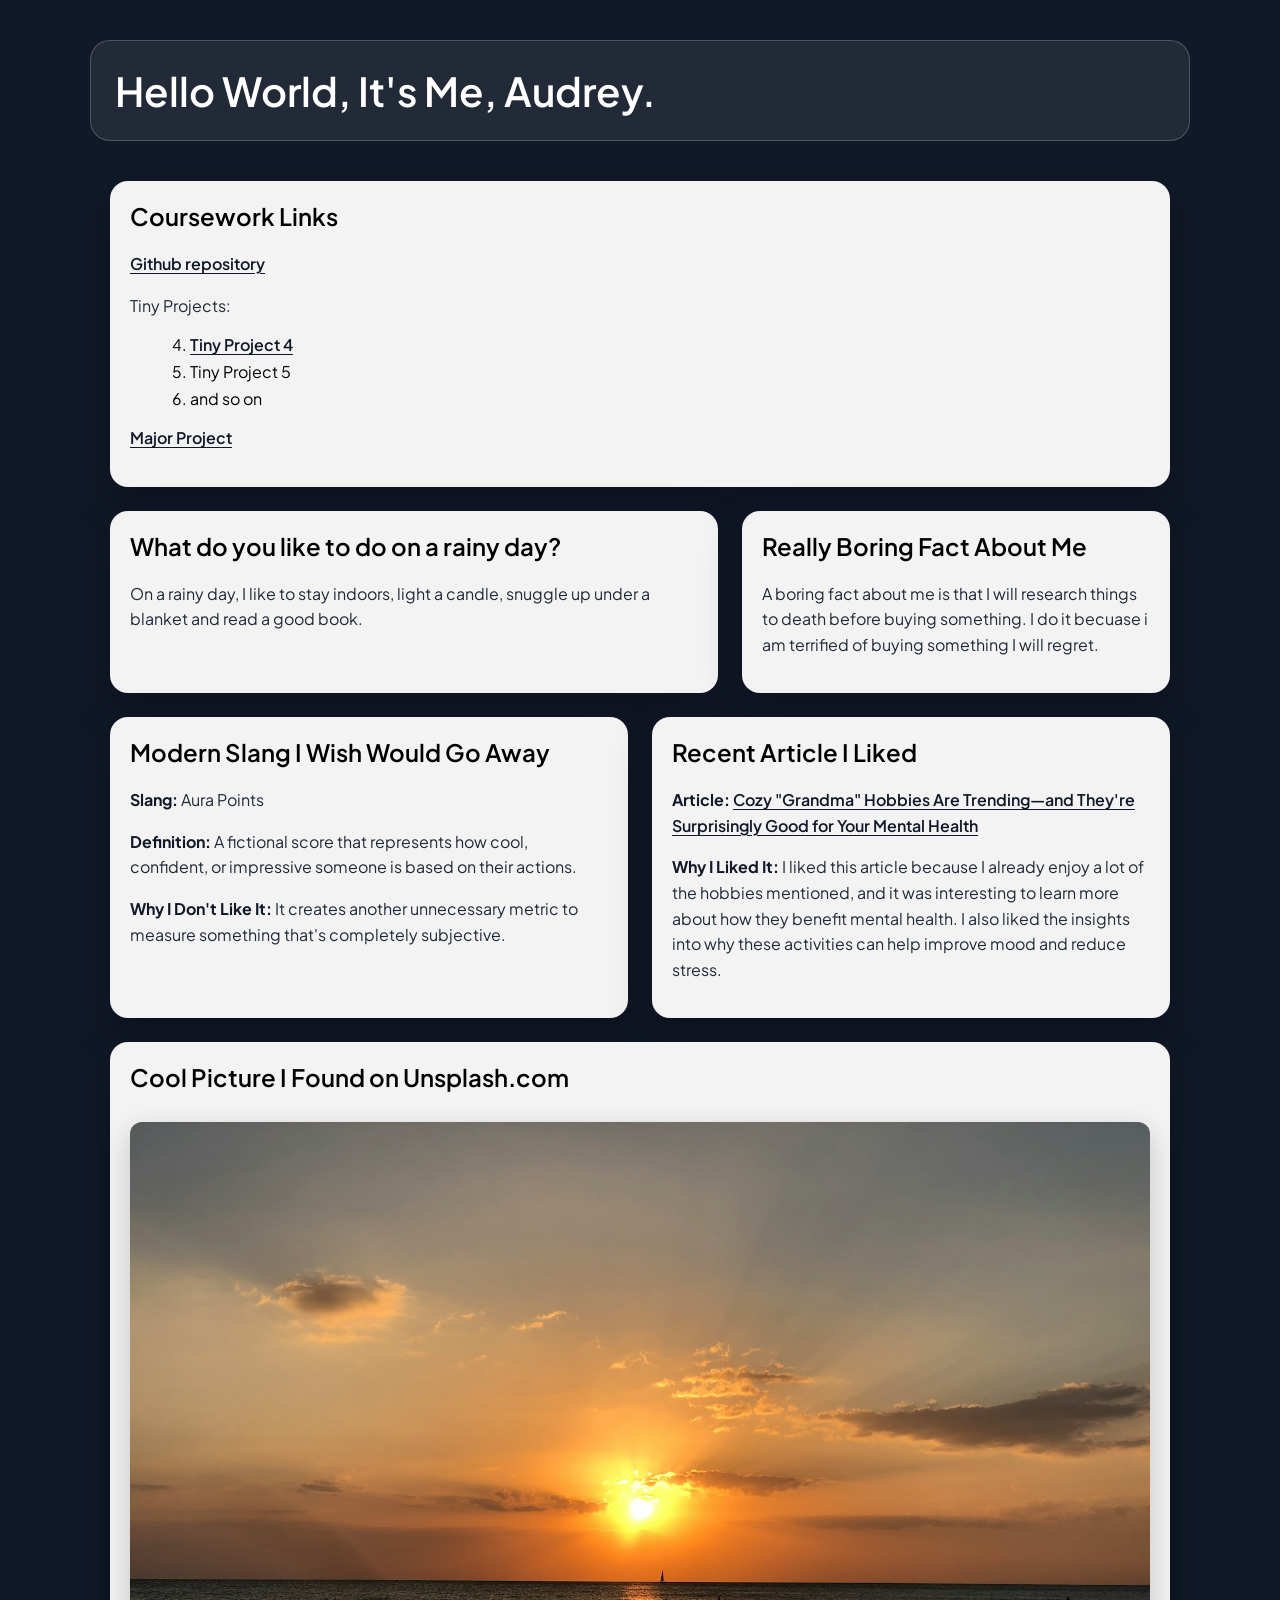
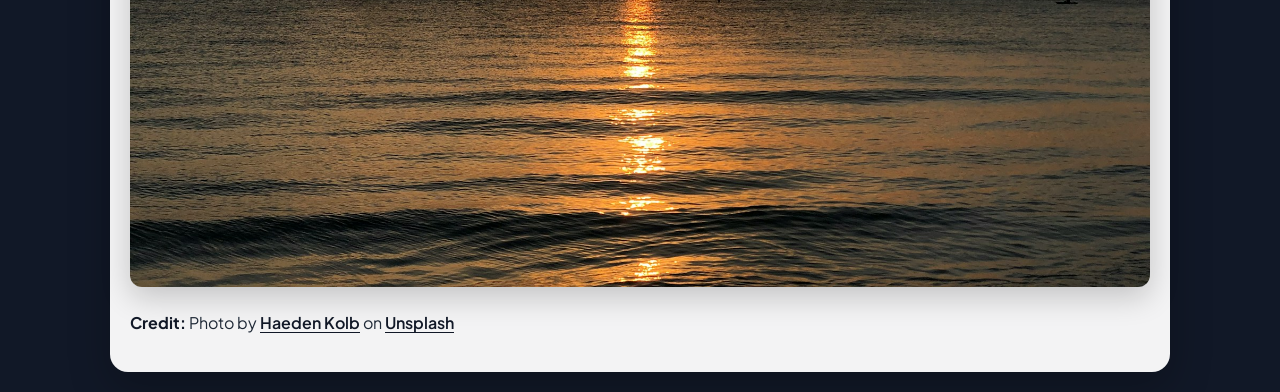
==== index.html @ ab46e562 "added github link to tp4" ====
<!DOCTYPE html>
<html>

<head>
    <meta http-equiv="Content-Type" content="text/html; charset=UTF-8">
    <meta name="viewport" content="width=device-width, initial-scale=1.0">
    <title>Hello World, It's Me, Audrey</title>
    <link rel="stylesheet" href="styles.css" media="all">
</head>

<body>

    <header>
        <h1>Hello World, It's Me, Audrey.</h1>
    </header>

    <main>

        <section id="courseworkLinks">
            <h2>Coursework Links</h2>
            <p><a href="https://github.com/ajk4701/ajk4701.github.io">Github repository</a></p>
            <p>Tiny Projects:</p>
            <ol start="4">
                <li><a href="https://https://ajk4701.github.io/tp4/">Tiny Project 4</a></li>
                <li>Tiny Project 5</li>
                <li>and so on</li>
            </ol>
            <p><a href="#">Major Project</a></p>
        </section>

        <section id="randomQuestion">
            <h2>What do you like to do on a rainy day?</h2>
            <p>On a rainy day, I like to stay indoors, light a candle, snuggle up under a blanket and read a good book.</p>
        </section>

        <section id="boringFact">
            <h2>Really Boring Fact About Me</h2>
            <p>A boring fact about me is that I will research things to death before buying something. I do it becuase i am terrified of buying something I will regret.</p>
        </section>

        <section id="slangThatNeedsToGo">
            <h2>Modern Slang I Wish Would Go Away</h2>
            <p><strong>Slang:</strong> Aura Points</p>
            <p><strong>Definition:</strong> A fictional score that represents how cool, confident, or impressive someone is based on their actions.</p>
            <p><strong>Why I Don't Like It:</strong> It creates another unnecessary metric to measure something that's completely subjective.</p>
        </section>

        <section id="interestingArticle">
            <h2>Recent Article I Liked</h2>
            <p><strong>Article:</strong> <a href="https://www.realsimple.com/grandma-hobbies-are-trending-and-good-for-your-mental-health-11898751">Cozy "Grandma" Hobbies Are Trending—and They're Surprisingly Good for Your Mental Health</a></p>
            <p><strong>Why I Liked It:</strong> I liked this article because I already enjoy a lot of the hobbies mentioned, and it was interesting to learn more about how they benefit mental health. I also liked the insights into why these activities can help improve mood and reduce stress.</p>
        </section>

        <section id="coolPic">
            <h2>Cool Picture I Found on Unsplash.com</h2>
            <p><img src="images/sunset-photo.jpg"></p>
            <p><strong>Credit:</strong> Photo by <a href="https://unsplash.com/@haeden?utm_source=unsplash&utm_medium=referral&utm_content=creditCopyText">Haeden Kolb</a> on <a href="https://unsplash.com/photos/body-of-water-during-sunset-dagS4jDx5M0?utm_source=unsplash&utm_medium=referral&utm_content=creditCopyText">Unsplash</a></p>
        </section>
    </main>
</body>

</html>
---- styles.css ----
/* style for repoistory home page tp2 */

@import url('https://fonts.googleapis.com/css2?family=Plus+Jakarta+Sans:ital,wght@0,200..800;1,200..800&display=swap');

* {
    box-sizing: border-box;
}

body {
    font-family: 'Plus Jakarta Sans', sans-serif;
    margin: 0;
    padding: 0;
    background-color: #111827;
    min-height: 100vh;
}

/* Header */

header {
    padding: 40px 20px 20px 20px;
}

header h1 {
    max-width: 1100px;
    margin: 0 auto;
    padding: 24px;
    border-radius: 20px;
    font-weight: 600;
    font-size: 2.5rem;
    color: #fff;

    background-color: #ffffff14;
    border: 1px solid #ffffff33;  
}

/* Main Grid */
main {
    max-width: 1100px;
    margin: 0 auto;
    padding: 20px;
    display: grid;
    grid-template-columns: repeat(12, 1fr);
    gap: 24px;
}

/* Section cards */
main section {
    grid-column: span 6;
    background-color: #fffffff2;
    border-radius: 18px;
    padding: 20px;
    box-shadow: 0 15px 40px #00000040;
    position: relative;
    transition: transform 0.2s ease, box-shadow 0.2s ease;
}

main section:hover {
    transform: translateY(-5px);
    box-shadow: 0 25px 60px #00000059;
}

/* Typography */
h2 {
    margin-top: 0;
    font-weight: 600;
}

p {
    line-height: 1.6;
    color: #1f2937;
}

strong {
    color: #111827;
}

/* Links */
a {
    color: #111827;
    font-weight: 600;
    text-decoration: underline;
    text-underline-offset: 3px;
}

a:visited {
    color: #374151;
}

a:hover {
    color: #6ee7ff;
}

a:focus {
    outline: 2px solid #6ee7ff;
    outline-offset: 2px;
}

a:active {
    color: #a78bfa;
}

/* lists */
ol {
    margin-left: 20px;
}

li {
    margin: 6px 0;
}

/* layout adjustments */
#courseworkLinks {
    grid-column: span 12;
}

#coolPic {
    grid-column: span 12;
}

#randomQuestion {
    grid-column: span 7;
}

#boringFact {
    grid-column: span 5;
}

#slangThatNeedsToGo, #interestingArticle {
    grid-column: span 6;
}

/* Image */

#coolPic img {
    width: 100%;
    border-radius: 12px;
    margin-top: 10px;
    box-shadow: 0 10px 30px #00000033;
}

/* responsive */

@media screen and (max-width: 900px) {
    main {
        grid-template-columns: repeat(6, 1fr);
    }

    main section {
        grid-column: span 6;
    }
}
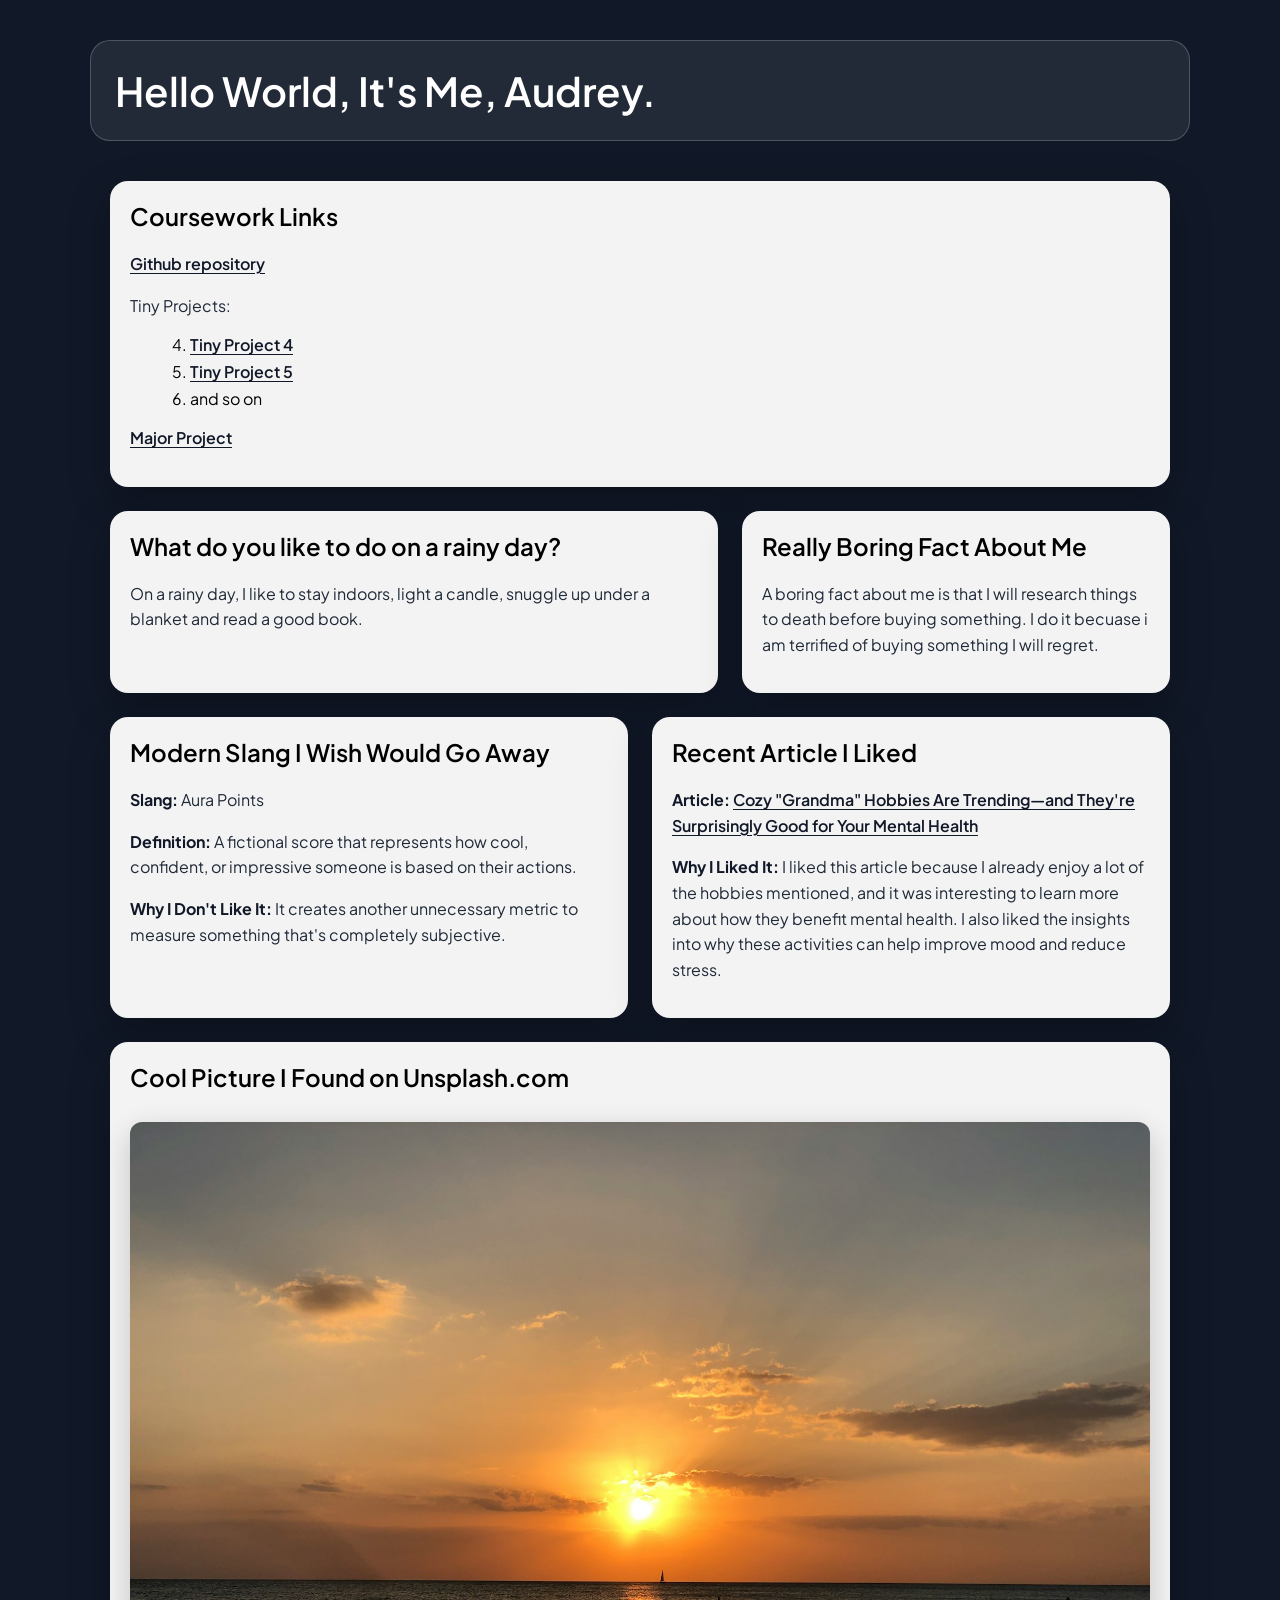
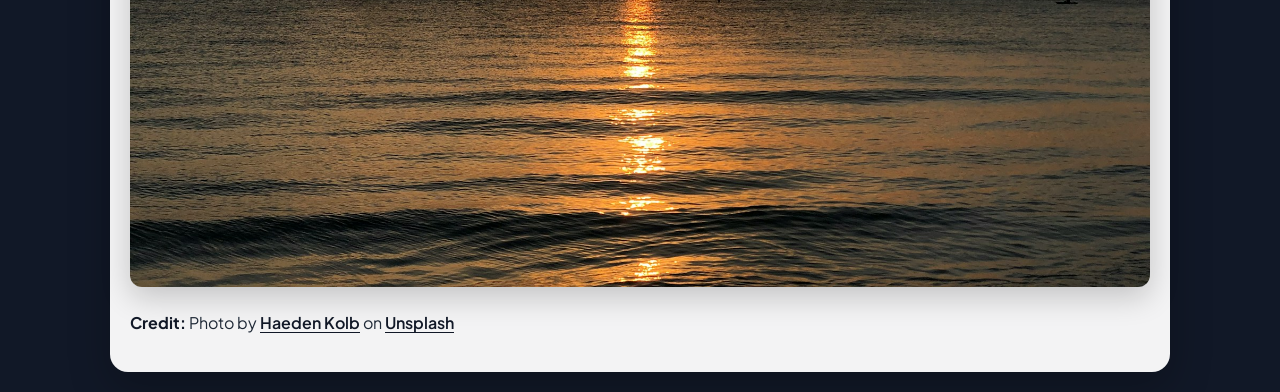
==== commit 1fef0e07: "added tp5" ====
--- a/index.html
+++ b/index.html
@@ -22,7 +22,7 @@
             <p>Tiny Projects:</p>
             <ol start="4">
                 <li><a href="https://https://ajk4701.github.io/tp4/">Tiny Project 4</a></li>
-                <li>Tiny Project 5</li>
+                <li><a href="https://https://ajk4701.github.io/tp5/">Tiny Project 5</a></li>
                 <li>and so on</li>
             </ol>
             <p><a href="#">Major Project</a></p>
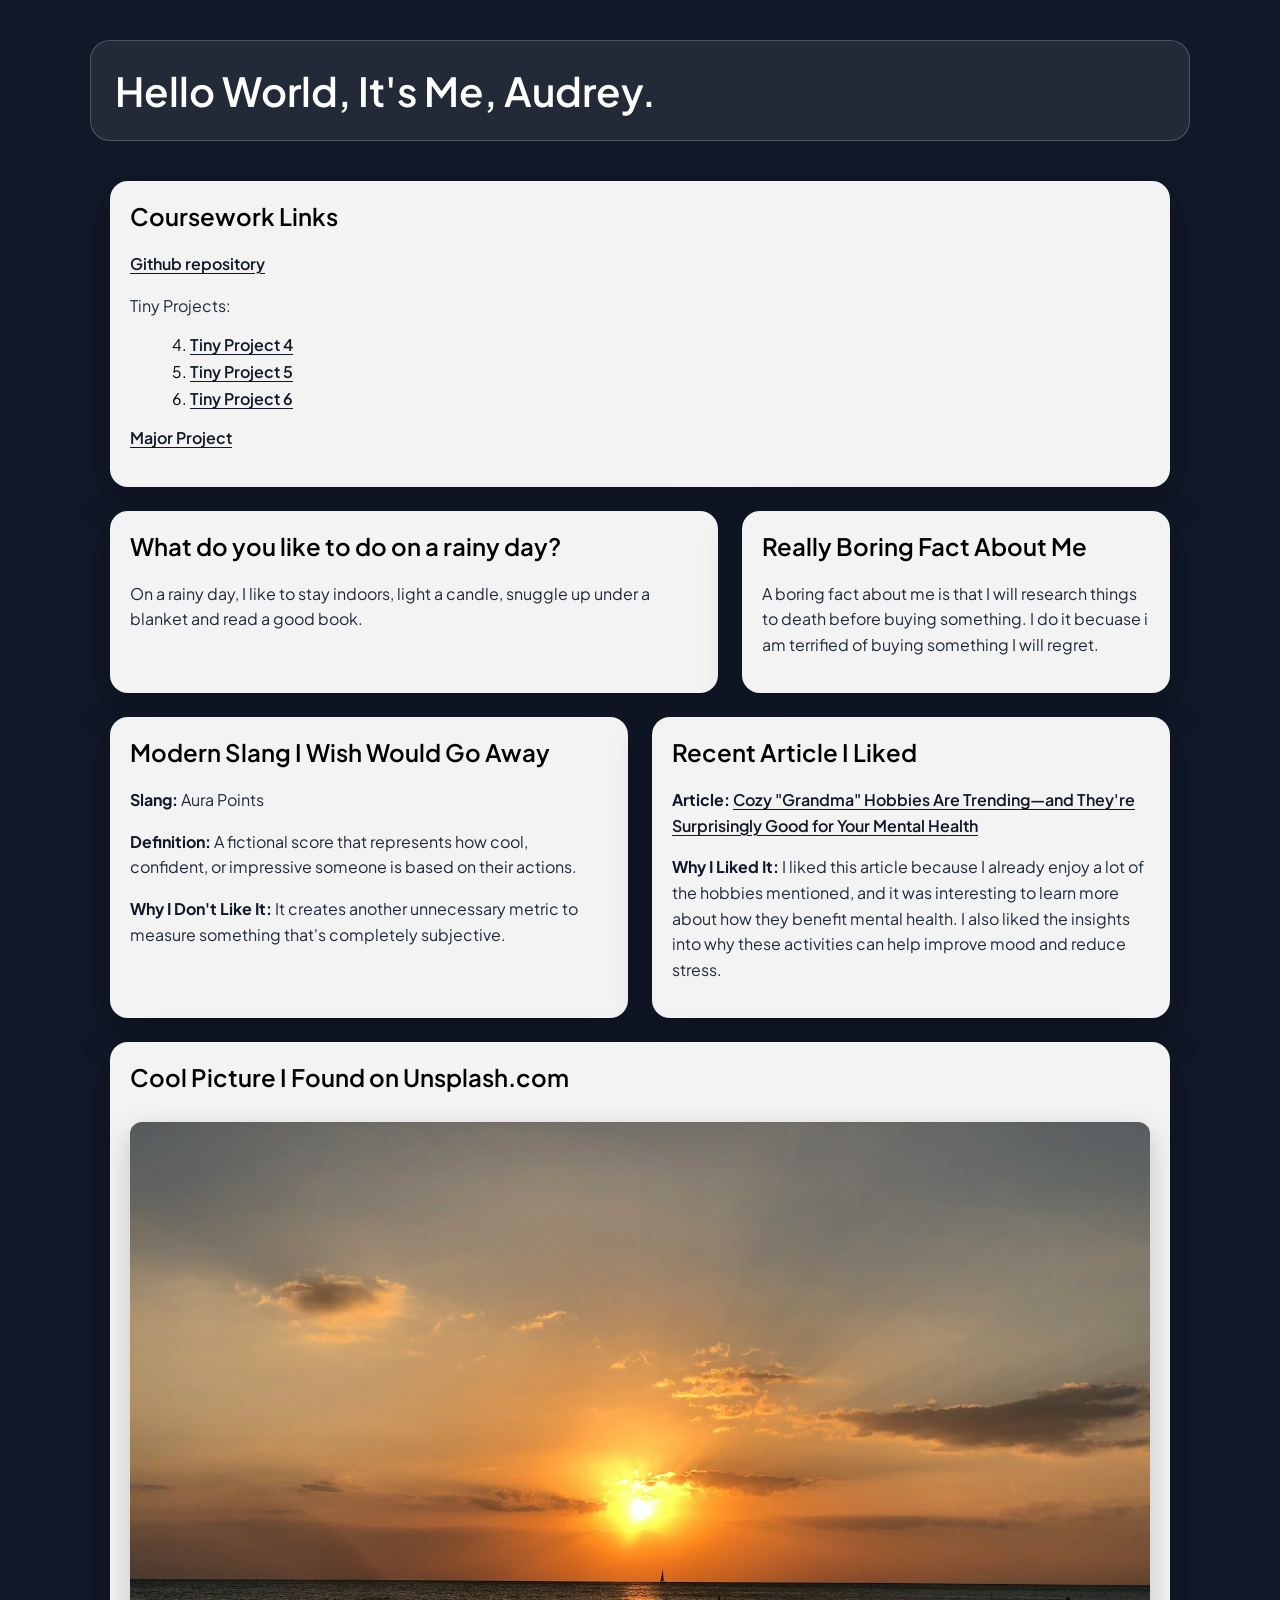
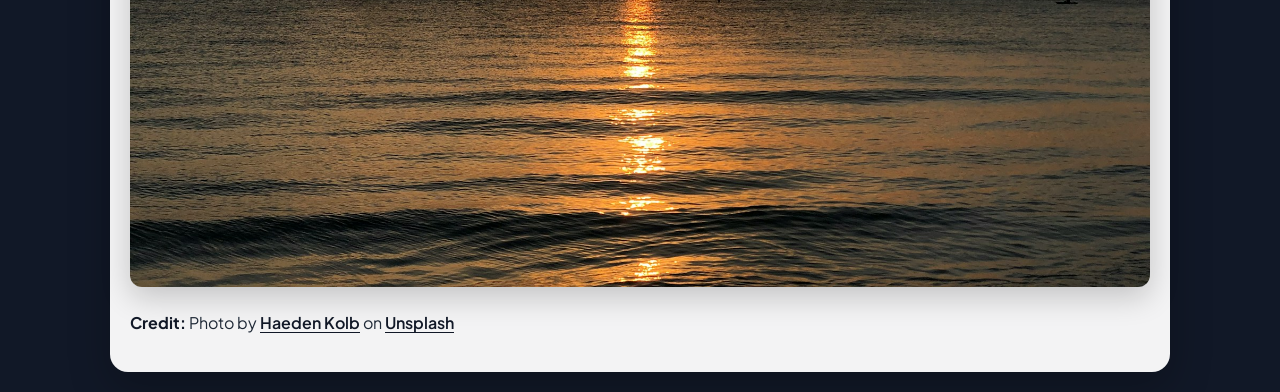
==== commit 9ab53d34: "updates" ====
--- a/index.html
+++ b/index.html
@@ -21,9 +21,9 @@
             <p><a href="https://github.com/ajk4701/ajk4701.github.io">Github repository</a></p>
             <p>Tiny Projects:</p>
             <ol start="4">
-                <li><a href="https://https://ajk4701.github.io/tp4/">Tiny Project 4</a></li>
-                <li><a href="https://https://ajk4701.github.io/tp5/">Tiny Project 5</a></li>
-                <li>and so on</li>
+                <li><a href="https://ajk4701.github.io/tp4/">Tiny Project 4</a></li>
+                <li><a href="https://ajk4701.github.io/tp5/">Tiny Project 5</a></li>
+                <li><a href="https://ajk4701.github.io/tp6/">Tiny Project 6</a></li>
             </ol>
             <p><a href="#">Major Project</a></p>
         </section>
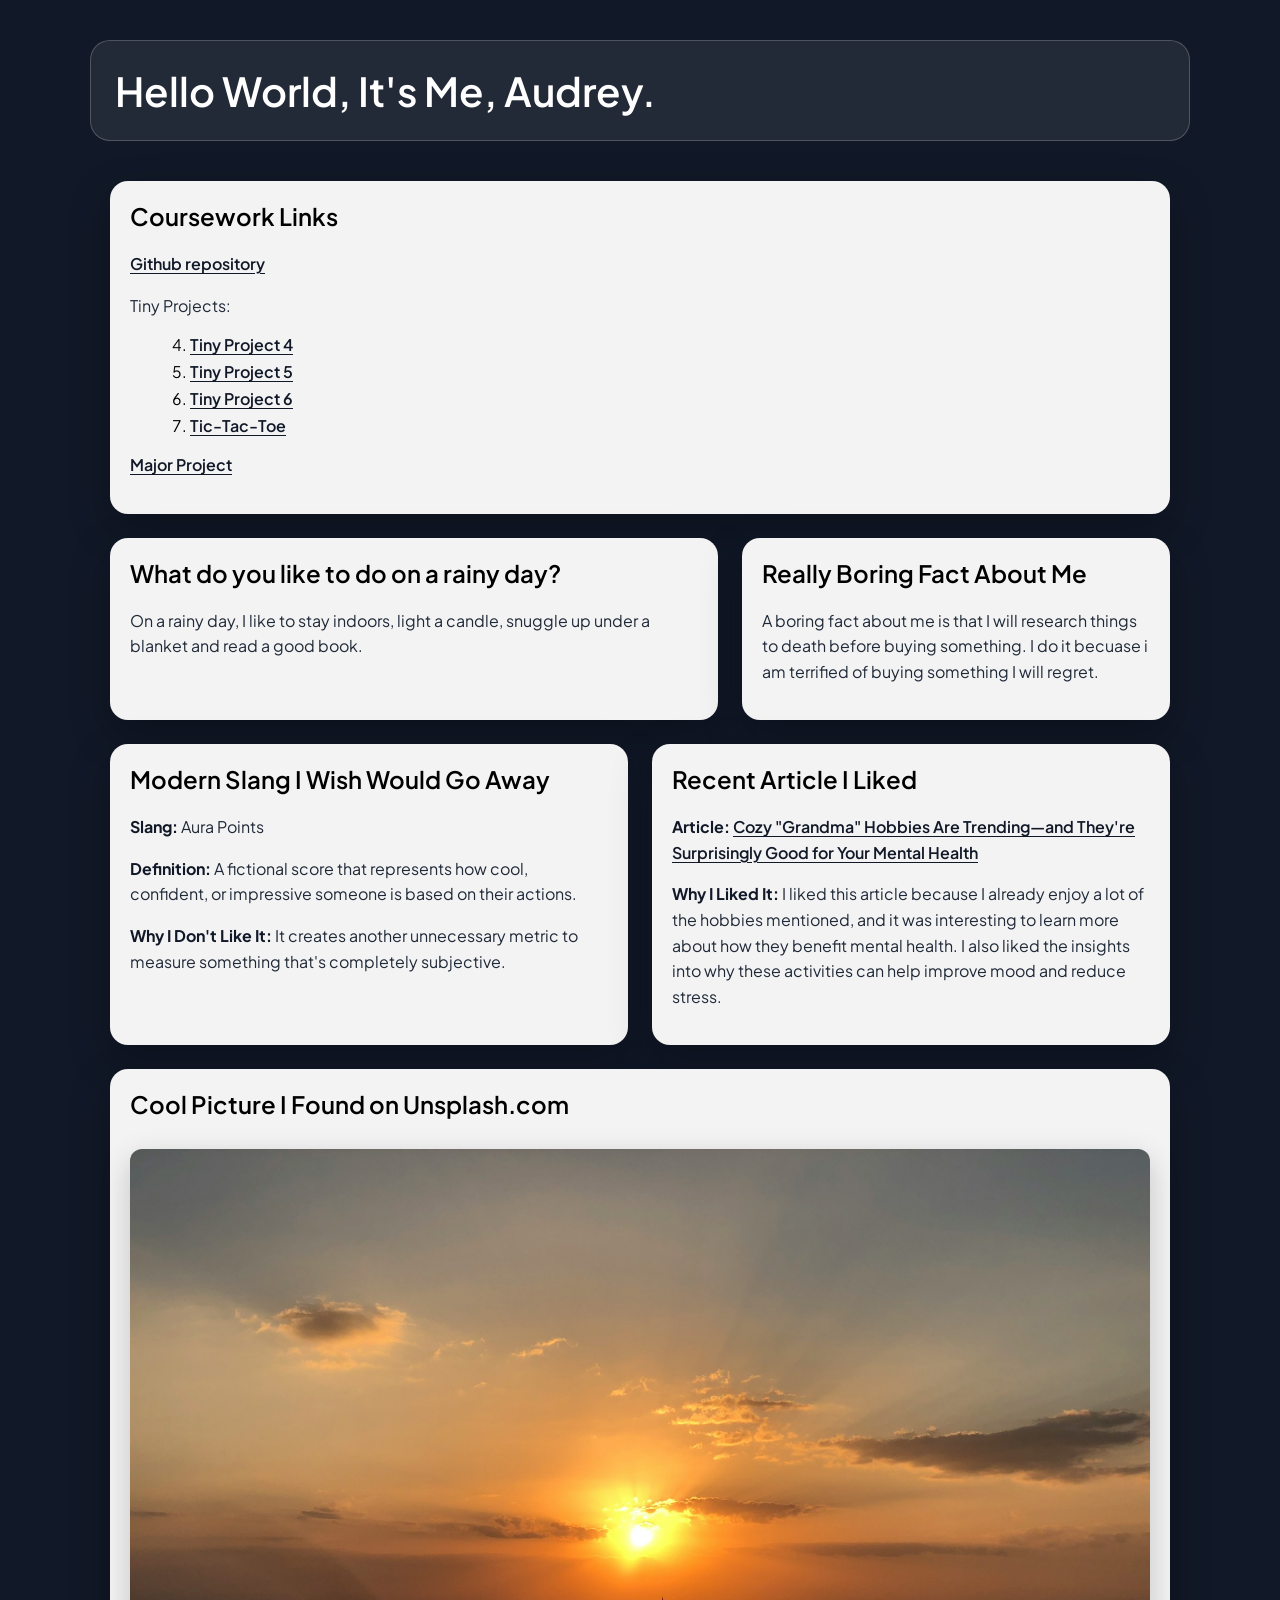
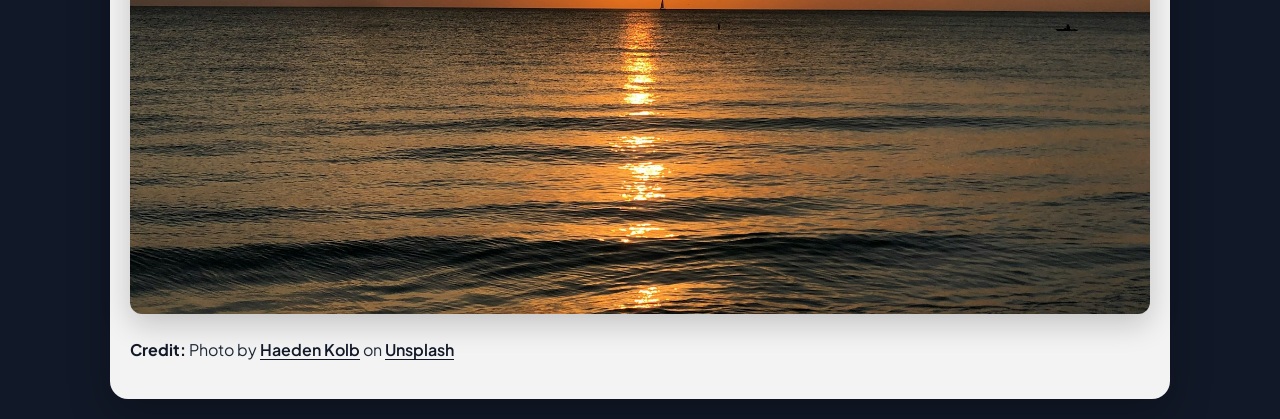
==== commit 80443792: "updates" ====
--- a/index.html
+++ b/index.html
@@ -24,6 +24,7 @@
                 <li><a href="https://ajk4701.github.io/tp4/">Tiny Project 4</a></li>
                 <li><a href="https://ajk4701.github.io/tp5/">Tiny Project 5</a></li>
                 <li><a href="https://ajk4701.github.io/tp6/">Tiny Project 6</a></li>
+                <li><a href="https://ajk4701.github.io/tic-tac-toe/">Tic-Tac-Toe</a></li>
             </ol>
             <p><a href="#">Major Project</a></p>
         </section>
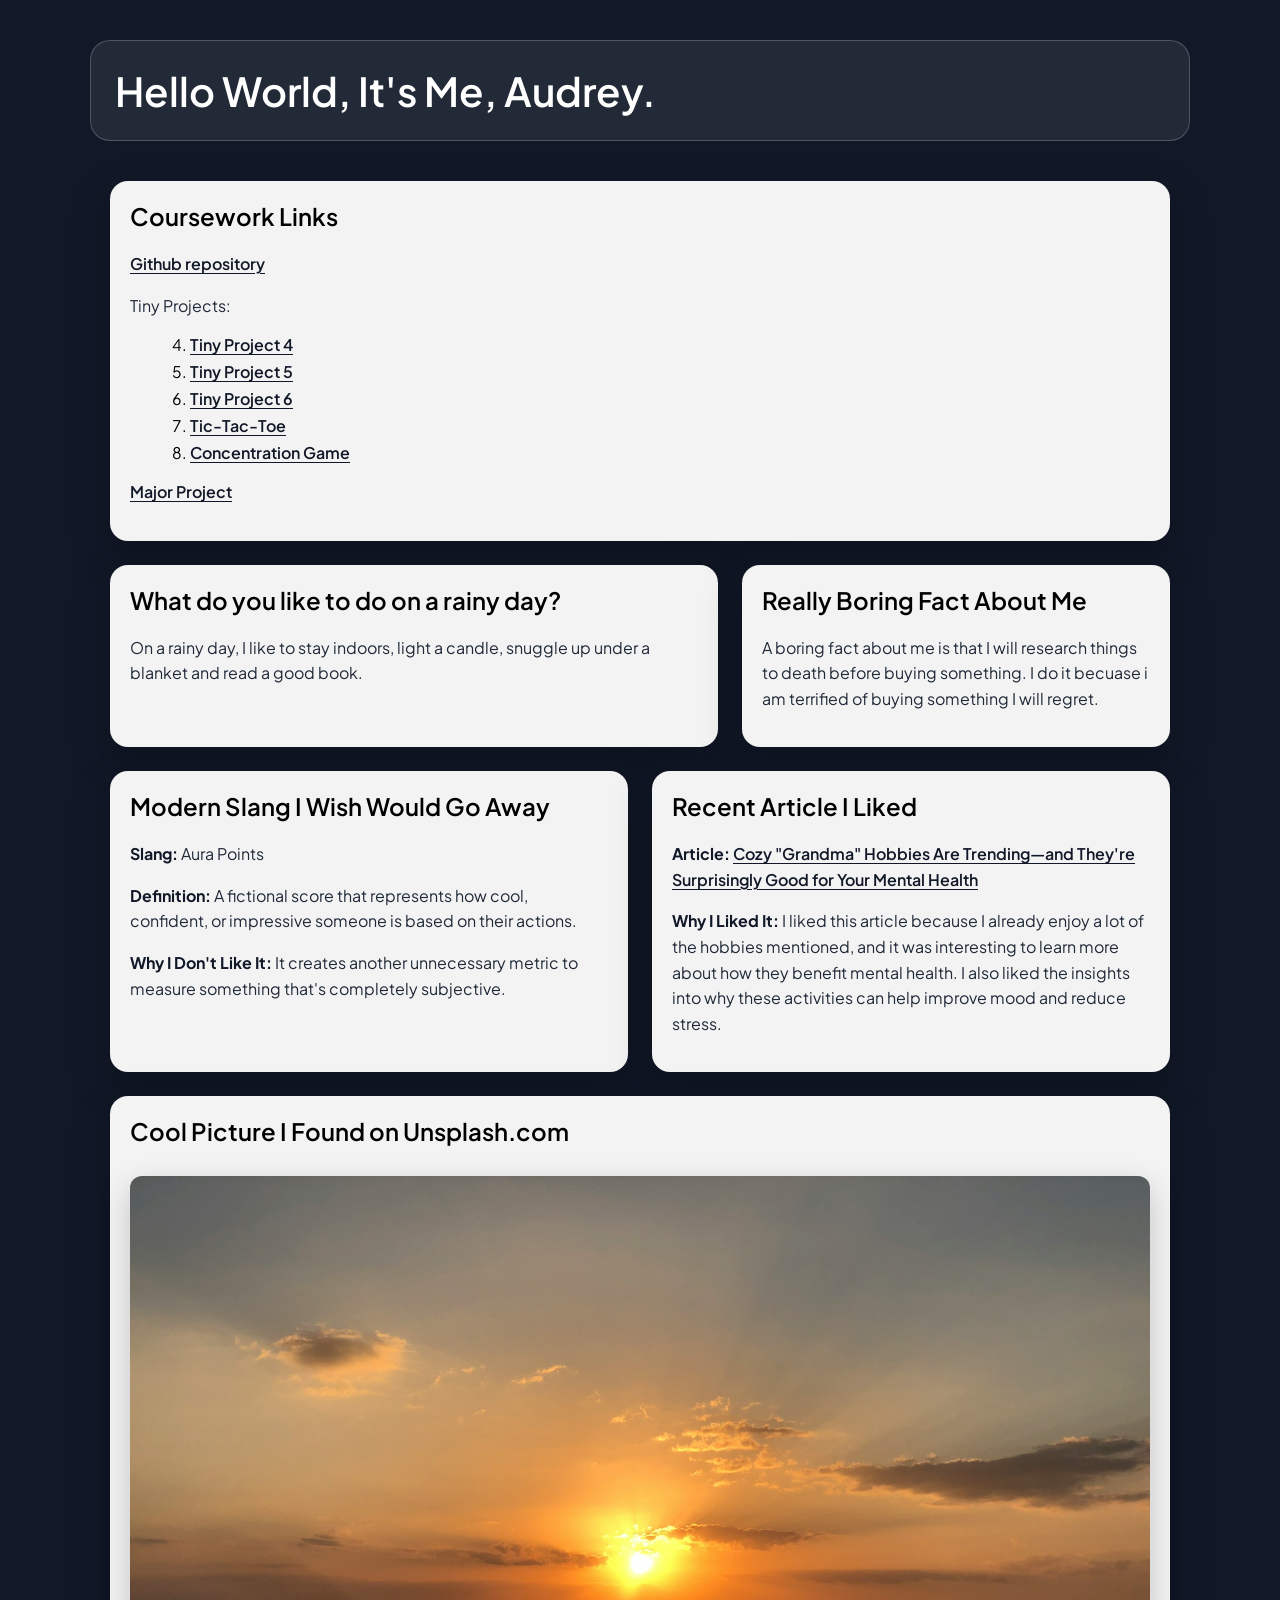
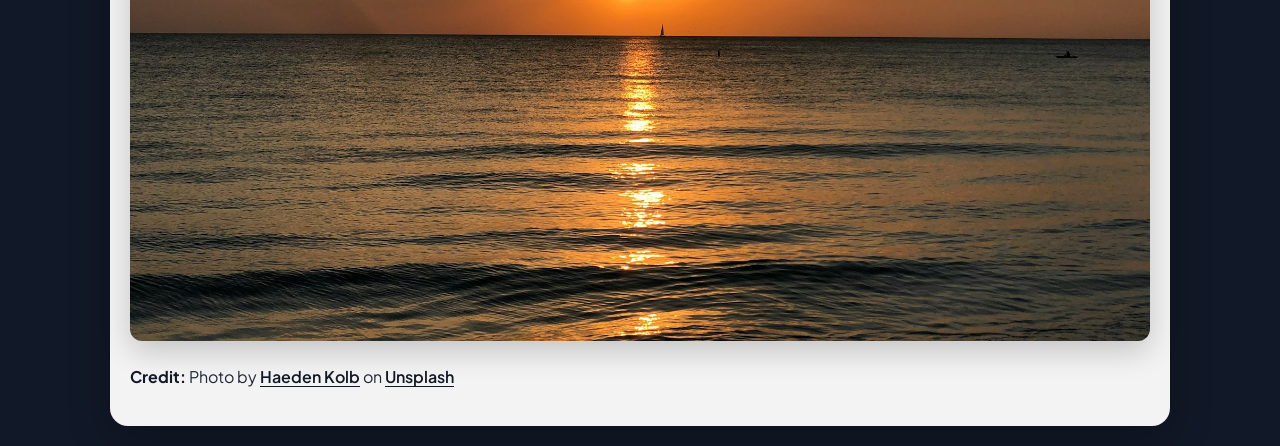
==== commit bcb4016c: "update to main website" ====
--- a/index.html
+++ b/index.html
@@ -25,6 +25,7 @@
                 <li><a href="https://ajk4701.github.io/tp5/">Tiny Project 5</a></li>
                 <li><a href="https://ajk4701.github.io/tp6/">Tiny Project 6</a></li>
                 <li><a href="https://ajk4701.github.io/tic-tac-toe/">Tic-Tac-Toe</a></li>
+                <li><a href="https://ajk4701.github.io/concentration/">Concentration Game</a></li>
             </ol>
             <p><a href="#">Major Project</a></p>
         </section>
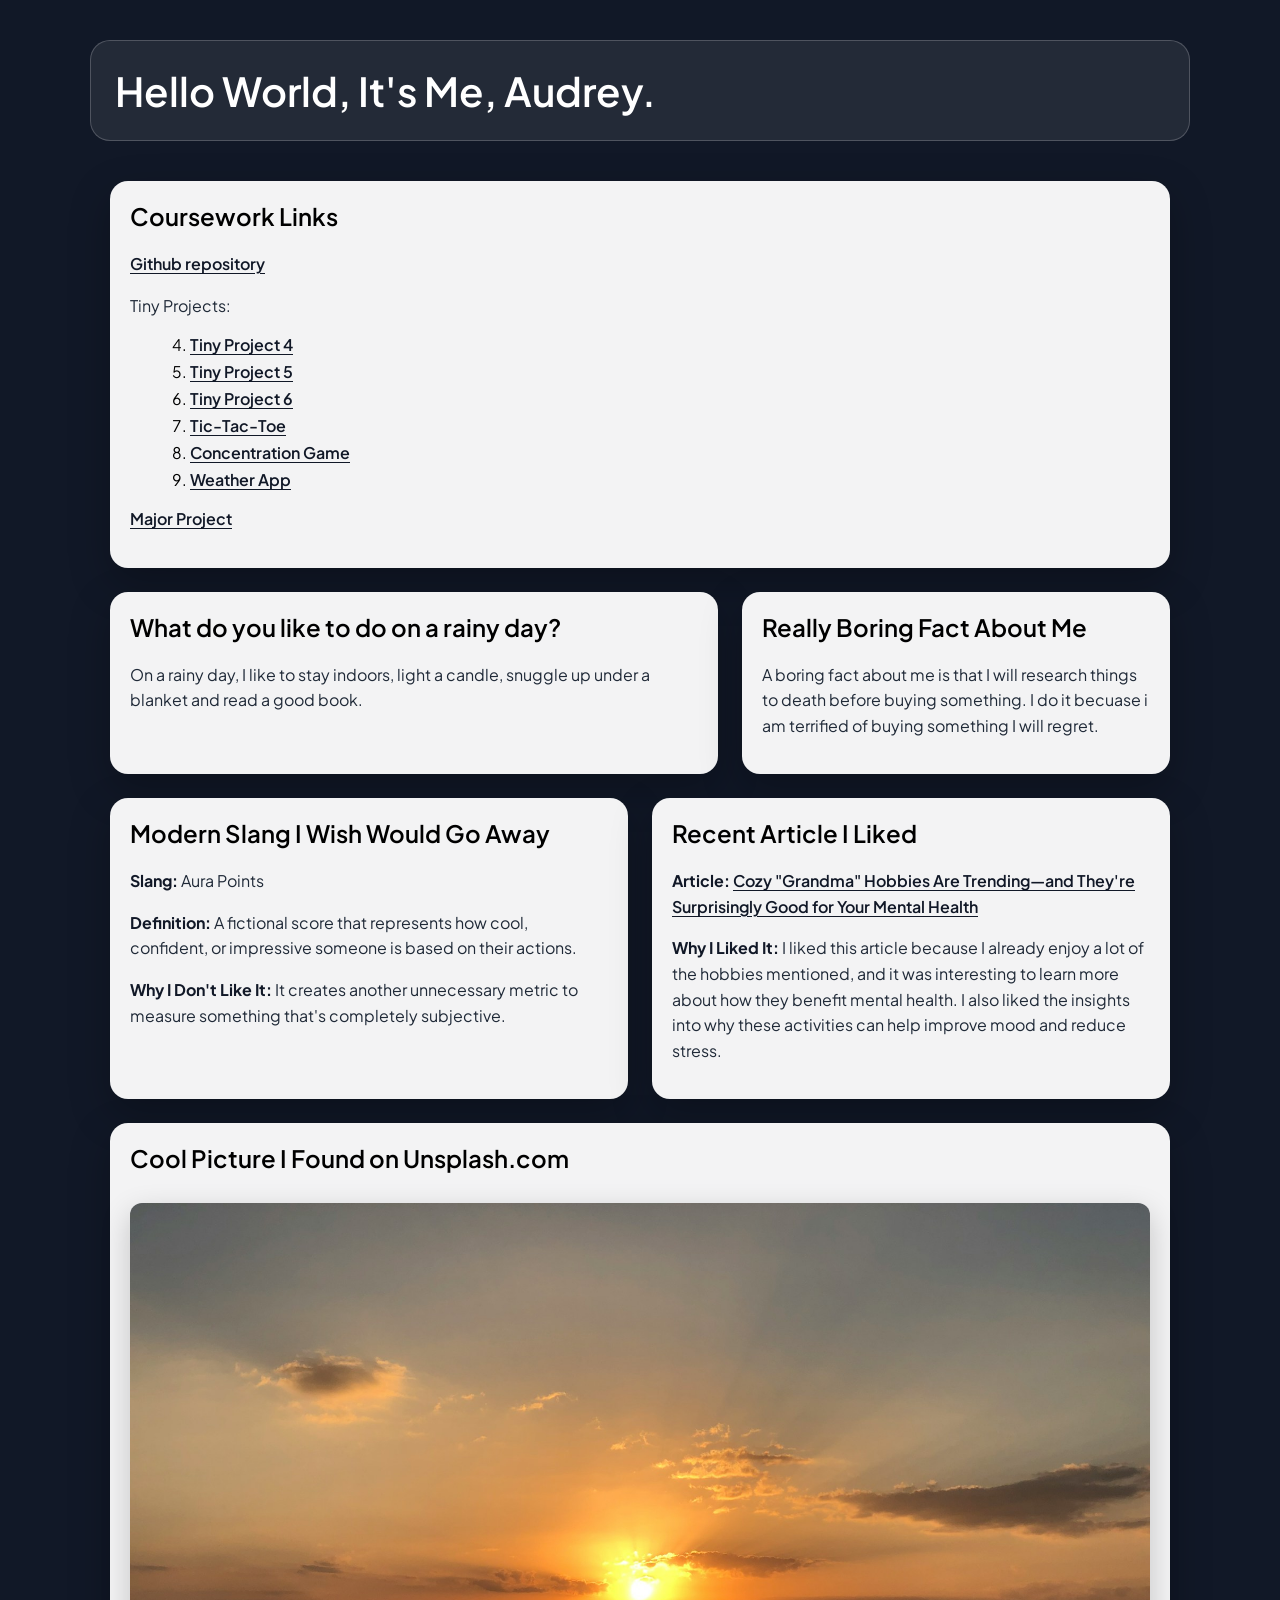
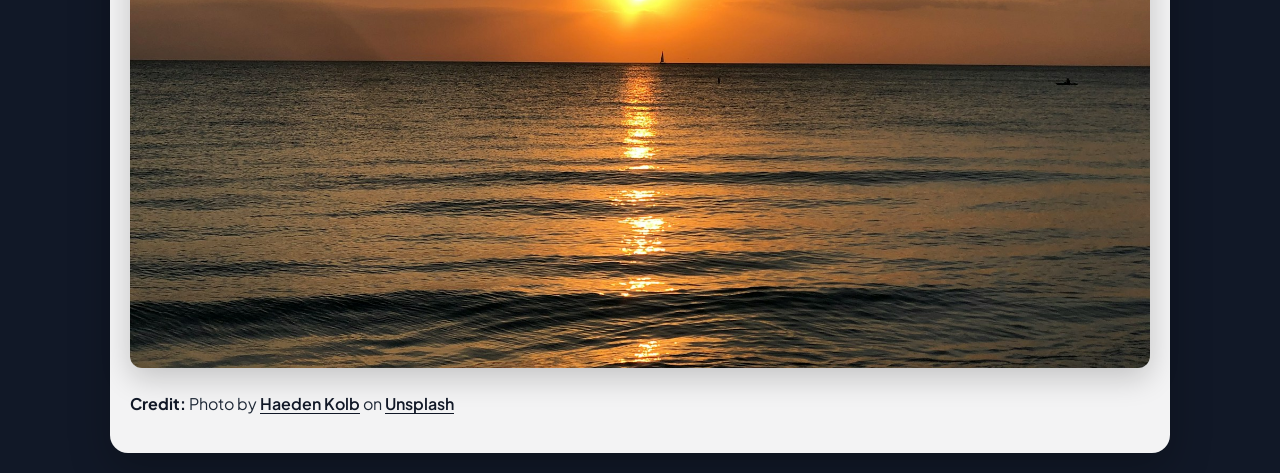
==== commit b42073b7: "Add link to Weather App in coursework section" ====
--- a/index.html
+++ b/index.html
@@ -26,6 +26,7 @@
                 <li><a href="https://ajk4701.github.io/tp6/">Tiny Project 6</a></li>
                 <li><a href="https://ajk4701.github.io/tic-tac-toe/">Tic-Tac-Toe</a></li>
                 <li><a href="https://ajk4701.github.io/concentration/">Concentration Game</a></li>
+                <li><a href="https://ajk4701.github.io/weather/">Weather App</a></li>
             </ol>
             <p><a href="#">Major Project</a></p>
         </section>
